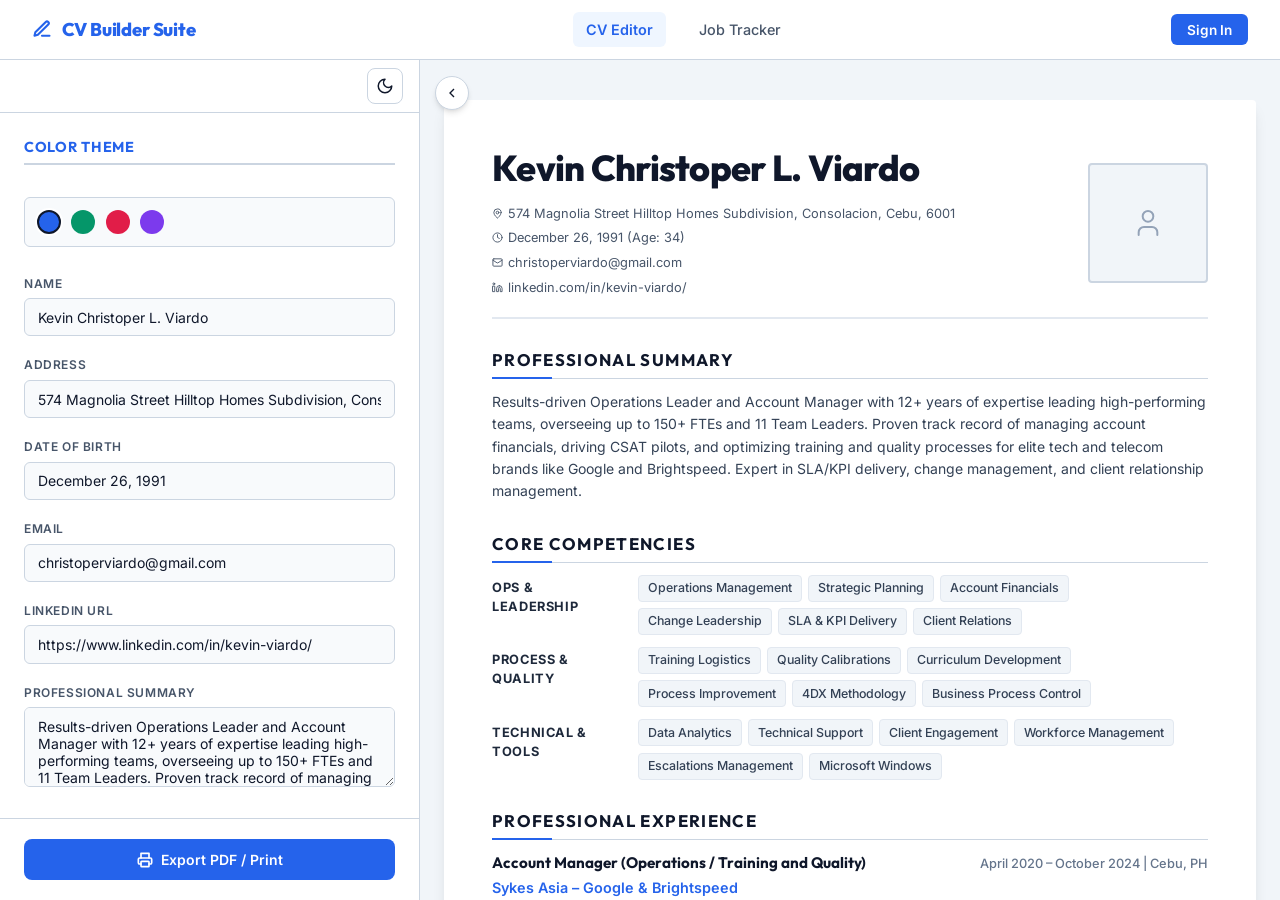
==== index.html @ e1476714 "Add files via upload" ====
<!DOCTYPE html>
<html lang="en">
<head>
  <meta charset="UTF-8">
  <meta name="viewport" content="width=device-width, initial-scale=1.0">
  <title>Kevin Christoper Viardo - CV / Resume Builder</title>
  <meta name="description" content="Interactive Professional CV and Resume of Kevin Christoper Viardo - Operations and Account Manager.">
  <link rel="stylesheet" href="style.css">
</head>
<body>
  <!-- TOP NAVIGATION SUBMENUS -->
  <nav class="top-nav">
    <div class="nav-brand">
      <svg width="20" height="20" viewBox="0 0 24 24" fill="none" stroke="currentColor" stroke-width="2.5" stroke-linecap="round" stroke-linejoin="round"><path d="M12 20h9"/><path d="M16.5 3.5a2.12 2.12 0 0 1 3 3L7 19l-4 1 1-4Z"/></svg>
      CV Builder Suite
    </div>
    <div class="nav-links">
      <a href="index.html" class="nav-link active">CV Editor</a>
      <a href="tracker.html" class="nav-link">Job Tracker</a>
    </div>
    <div class="user-panel" id="user-panel"></div>
  </nav>

  <div class="app-container">
    <!-- SIMPLIFIED SCROLLABLE SIDEBAR (Screen view only) -->
    <aside class="editor-sidebar">
      <div class="sidebar-header">
        <button id="theme-toggle" class="theme-toggle-btn" title="Toggle Light/Dark Theme">
          <!-- Icon injected dynamically -->
        </button>
      </div>

      <div class="scrollable-editor">
        
        <!-- Theme Settings -->
        <div class="editor-section-divider" style="margin-top: 0;">Color Theme</div>
        <div class="theme-selector">
          <button class="theme-btn theme-blue active" data-theme="blue" title="Slate & Blue"></button>
          <button class="theme-btn theme-emerald" data-theme="emerald" title="Slate & Emerald"></button>
          <button class="theme-btn theme-rose" data-theme="rose" title="Slate & Rose"></button>
          <button class="theme-btn theme-violet" data-theme="violet" title="Slate & Violet"></button>
        </div>

        <!-- 1. Name -->
        <div class="input-field">
          <label for="input-name">Name</label>
          <input type="text" id="input-name" data-sync="name" value="Kevin Christoper L. Viardo">
        </div>

        <!-- 2. Address -->
        <div class="input-field">
          <label for="input-address">Address</label>
          <input type="text" id="input-address" data-sync="address" value="574 Magnolia Street Hilltop Homes Subdivision, Consolacion, Cebu, 6001">
        </div>

        <!-- 3. Date of Birth -->
        <div class="input-field">
          <label for="input-dob">Date of Birth</label>
          <input type="text" id="input-dob" data-sync="dob" value="December 26, 1991">
        </div>

        <!-- 4. Email -->
        <div class="input-field">
          <label for="input-email">Email</label>
          <input type="email" id="input-email" data-sync="email" value="christoperviardo@gmail.com">
        </div>

        <!-- 5. LinkedIn URL -->
        <div class="input-field">
          <label for="input-linkedin">LinkedIn URL</label>
          <input type="url" id="input-linkedin" data-sync="linkedin" value="https://www.linkedin.com/in/kevin-viardo/">
        </div>

        <!-- 6. Professional Summary -->
        <div class="input-field">
          <label for="input-summary">Professional Summary</label>
          <textarea id="input-summary" data-sync="summary">Results-driven Operations Leader and Account Manager with 12+ years of expertise leading high-performing teams, overseeing up to 150+ FTEs and 11 Team Leaders. Proven track record of managing account financials, driving CSAT pilots, and optimizing training and quality processes for elite tech and telecom brands like Google and Brightspeed. Expert in SLA/KPI delivery, change management, and client relationship management.</textarea>
        </div>

        <!-- 7. Core Competencies (Dynamic Lists) -->
        <div class="editor-section-divider">Core Competencies</div>
        
        <div class="skills-editor-section">
          <div class="skills-group-header">Ops & Leadership</div>
          <div id="skills-ops-inputs" class="dynamic-list-container">
            <!-- Injected by app.js -->
          </div>
          <button type="button" class="btn btn-secondary btn-sm" id="add-skill-ops-btn">+ Add Skill</button>
        </div>

        <div class="skills-editor-section">
          <div class="skills-group-header">Process & Quality</div>
          <div id="skills-proc-inputs" class="dynamic-list-container">
            <!-- Injected by app.js -->
          </div>
          <button type="button" class="btn btn-secondary btn-sm" id="add-skill-proc-btn">+ Add Skill</button>
        </div>

        <div class="skills-editor-section">
          <div class="skills-group-header">Technical & Tools</div>
          <div id="skills-tech-inputs" class="dynamic-list-container">
            <!-- Injected by app.js -->
          </div>
          <button type="button" class="btn btn-secondary btn-sm" id="add-skill-tech-btn">+ Add Skill</button>
        </div>

        <!-- 8. Professional Experience -->
        <div class="editor-section-divider">Professional Experience</div>
        <div id="experience-editor-container" class="dynamic-list-container">
          <!-- Injected by app.js -->
        </div>
        <button type="button" class="btn btn-secondary" id="add-job-btn">+ Add Job Entry</button>

        <!-- 9. Education -->
        <div class="editor-section-divider">Education</div>
        <div class="input-field">
          <label for="input-edu-degree">Degree / Program</label>
          <input type="text" id="input-edu-degree">
        </div>
        <div class="input-field">
          <label for="input-edu-school">School / University</label>
          <input type="text" id="input-edu-school">
        </div>
        <div class="input-field">
          <label for="input-edu-year">Year Range</label>
          <input type="text" id="input-edu-year" placeholder="e.g. 2008 – 2012">
        </div>

        <!-- 10. Key Trainings -->
        <div class="editor-section-divider">Key Trainings</div>
        <div id="trainings-editor-container" class="dynamic-list-container">
          <!-- Injected by app.js -->
        </div>
        <button type="button" class="btn btn-secondary" id="add-training-btn">+ Add Training</button>

        <!-- 11. Upload Picture -->
        <div class="editor-section-divider">Profile Photo</div>
        <div class="input-field">
          <label for="input-picture">Upload Picture</label>
          <input type="file" id="input-picture" accept="image/*">
        </div>

      </div>

      <div class="sidebar-footer">
        <button id="print-btn" class="btn btn-primary">
          <svg width="16" height="16" viewBox="0 0 24 24" fill="none" stroke="currentColor" stroke-width="2.5" stroke-linecap="round" stroke-linejoin="round"><path d="M6 9V2h12v7"/><path d="M6 18H4a2 2 0 0 1-2-2v-5a2 2 0 0 1 2-2h16a2 2 0 0 1 2 2v5a2 2 0 0 1-2 2h-2"/><rect width="12" height="8" x="6" y="14" rx="1"/></svg>
          Export PDF / Print
        </button>
      </div>
    </aside>

    <!-- FLOATING TOGGLE SIDEBAR BUTTON (Screen view only) -->
    <button id="toggle-sidebar" class="toggle-sidebar-btn" title="Toggle Full Preview">
      <svg width="16" height="16" viewBox="0 0 24 24" fill="none" stroke="currentColor" stroke-width="2"><path d="m15 18-6-6 6-6"/></svg>
    </button>

    <!-- RESUME PREVIEW AREA -->
    <main class="preview-area">
      <article class="resume-paper" id="resume-document">
        
        <!-- Header Section (Name + Contact details below name + Image top right) -->
        <header class="resume-header">
          <div class="header-main-info">
            <h1 data-sync-target="name">Kevin Christoper L. Viardo</h1>
            
            <div class="contact-info-strip">
              <span class="contact-item">
                <svg width="11" height="11" viewBox="0 0 24 24" fill="none" stroke="currentColor" stroke-width="2" stroke-linecap="round" stroke-linejoin="round"><path d="M20 10c0 6-8 12-8 12s-8-6-8-12a8 8 0 0 1 16 0Z"/><circle cx="12" cy="10" r="3"/></svg>
                <span data-sync-target="address">Consolacion, Cebu, Philippines</span>
              </span>
              <span class="contact-item">
                <svg width="11" height="11" viewBox="0 0 24 24" fill="none" stroke="currentColor" stroke-width="2" stroke-linecap="round" stroke-linejoin="round"><circle cx="12" cy="12" r="10"/><polyline points="12 6 12 12 16 14"/></svg>
                <span data-sync-target="dob">December 26, 1991</span>
              </span>
              <span class="contact-item">
                <svg width="11" height="11" viewBox="0 0 24 24" fill="none" stroke="currentColor" stroke-width="2" stroke-linecap="round" stroke-linejoin="round"><rect width="20" height="16" x="2" y="4" rx="2"/><path d="m22 7-8.97 5.7a1.94 1.94 0 0 1-2.06 0L2 7"/></svg>
                <a href="mailto:christoperviardo@gmail.com" data-sync-target="email">christoperviardo@gmail.com</a>
              </span>
              <span class="contact-item">
                <svg width="11" height="11" viewBox="0 0 24 24" fill="none" stroke="currentColor" stroke-width="2" stroke-linecap="round" stroke-linejoin="round"><path d="M16 8a6 6 0 0 1 6 6v7h-4v-7a2 2 0 0 0-2-2 2 2 0 0 0-2 2v7h-4v-7a6 6 0 0 1 6-6z"/><rect width="4" height="12" x="2" y="9"/><circle cx="4" cy="4" r="2"/></svg>
                <a href="https://www.linkedin.com/in/kevin-viardo/" target="_blank" data-sync-target="linkedin">linkedin.com/in/kevin-viardo/</a>
              </span>
            </div>
          </div>
          
          <div class="header-photo-area">
            <div id="profile-photo-box" class="profile-photo-box">
              <img id="profile-photo-img" src="" alt="Profile Photo" style="display: none;">
              <div id="profile-photo-placeholder" class="profile-photo-placeholder">
                <svg width="32" height="32" viewBox="0 0 24 24" fill="none" stroke="currentColor" stroke-width="1.5" stroke-linecap="round" stroke-linejoin="round"><path d="M19 21v-2a4 4 0 0 0-4-4H9a4 4 0 0 0-4 4v2"/><circle cx="12" cy="7" r="4"/></svg>
              </div>
            </div>
          </div>
        </header>

        <!-- Summary Section -->
        <section class="resume-section resume-section-summary">
          <h3 class="section-title">Professional Summary</h3>
          <p data-sync-target="summary">
            Results-driven Operations Leader and Account Manager with 12+ years of expertise leading high-performing teams, overseeing up to 150+ FTEs and 11 Team Leaders. Proven track record of managing account financials, driving CSAT pilots, and optimizing training and quality processes for elite tech and telecom brands like Google and Brightspeed. Expert in SLA/KPI delivery, change management, and client relationship management.
          </p>
        </section>

        <!-- Core Competencies Section -->
        <section class="resume-section resume-section-skills">
          <h3 class="section-title">Core Competencies</h3>
          <div class="skills-grid">
            <div class="skills-category">
              <span class="skills-category-name">Ops & Leadership</span>
              <div class="skills-list" id="skills-ops-preview">
                <!-- Badges injected dynamically -->
              </div>
            </div>
            <div class="skills-category">
              <span class="skills-category-name">Process & Quality</span>
              <div class="skills-list" id="skills-proc-preview">
                <!-- Badges injected dynamically -->
              </div>
            </div>
            <div class="skills-category">
              <span class="skills-category-name">Technical & Tools</span>
              <div class="skills-list" id="skills-tech-preview">
                <!-- Badges injected dynamically -->
              </div>
            </div>
          </div>
        </section>

        <!-- Experience Section -->
        <section class="resume-section resume-section-experience">
          <h3 class="section-title">Professional Experience</h3>
          <div class="experience-list" id="experience-preview">
            <!-- Job entries injected dynamically by app.js -->
          </div>
        </section>

        <!-- Education & Certifications Section -->
        <section class="resume-section">
          <div class="education-cert-container">
            
            <div class="education-item">
              <h3 class="section-title">Education</h3>
              <div id="education-preview" style="margin-top: 0.5rem; display: flex; flex-direction: column; gap: 0.25rem;">
                <!-- Injected by app.js -->
              </div>
            </div>

            <div class="education-item">
              <h3 class="section-title">Key Trainings</h3>
              <div class="cert-grid" id="trainings-preview" style="margin-top: 0.5rem;">
                <!-- Injected by app.js -->
              </div>
            </div>

          </div>
        </section>

      </article>
    </main>

  </div>

  <script src="app.js"></script>
  <script src="auth.js"></script>
</body>
</html>
---- style.css ----
/* Import Modern Fonts */
@import url('https://fonts.googleapis.com/css2?family=Inter:wght@300;400;500;600;700&family=Outfit:wght@400;500;600;700;800&display=swap');

/* Color Variables & Themes */
:root {
  /* Light Theme Defaults */
  --bg-app: #f1f5f9;
  --bg-card: #ffffff;
  --bg-sidebar: #ffffff;
  --text-main: #0f172a;
  --text-muted: #475569;
  --text-inverse: #ffffff;
  
  --primary: #2563eb;
  --primary-hover: #1d4ed8;
  --primary-soft: #eff6ff;
  
  --border: #cbd5e1;
  --input-bg: #f8fafc;
  --shadow-sm: 0 1px 2px 0 rgba(0, 0, 0, 0.05);
  --shadow-md: 0 4px 6px -1px rgba(0, 0, 0, 0.1), 0 2px 4px -2px rgba(0, 0, 0, 0.1);
  --shadow-lg: 0 10px 15px -3px rgba(0, 0, 0, 0.1), 0 4px 6px -4px rgba(0, 0, 0, 0.1);
  
  --font-header: 'Outfit', sans-serif;
  --font-body: 'Inter', sans-serif;
  --transition: all 0.2s cubic-bezier(0.4, 0, 0.2, 1);
  
  --preview-width: 820px; /* Standard A4 ratio width roughly */
}

body.dark {
  /* Dark Theme */
  --bg-app: #0b0f19;
  --bg-card: #151f32;
  --bg-sidebar: #0f172a;
  --text-main: #f8fafc;
  --text-muted: #94a3b8;
  --text-inverse: #0f172a;
  
  --primary: #60a5fa;
  --primary-hover: #93c5fd;
  --primary-soft: #172554;
  
  --border: #334155;
  --input-bg: #1e293b;
  
  --shadow-sm: 0 1px 2px 0 rgba(0, 0, 0, 0.5);
  --shadow-md: 0 4px 6px -1px rgba(0, 0, 0, 0.3), 0 2px 4px -2px rgba(0, 0, 0, 0.3);
  --shadow-lg: 0 10px 15px -3px rgba(0, 0, 0, 0.4), 0 4px 6px -4px rgba(0, 0, 0, 0.4);
}

/* Base resets */
* {
  box-sizing: border-box;
  margin: 0;
  padding: 0;
}

body {
  font-family: var(--font-body);
  background-color: var(--bg-app);
  color: var(--text-main);
  line-height: 1.5;
  transition: background-color 0.3s ease, color 0.3s ease;
  overflow: hidden;
  height: 100vh;
  display: flex;
  flex-direction: column;
}

/* Two-Tone Color Themes (Default is Blue) */
body, body[data-theme="blue"] {
  --primary: #2563eb;
  --primary-hover: #1d4ed8;
  --primary-soft: #eff6ff;
}
body.dark, body.dark[data-theme="blue"] {
  --primary: #60a5fa;
  --primary-hover: #93c5fd;
  --primary-soft: #172554;
}

body[data-theme="emerald"] {
  --primary: #059669;
  --primary-hover: #047857;
  --primary-soft: #ecfdf5;
}
body.dark[data-theme="emerald"] {
  --primary: #34d399;
  --primary-hover: #6ee7b7;
  --primary-soft: #064e3b;
}

body[data-theme="rose"] {
  --primary: #e11d48;
  --primary-hover: #be123c;
  --primary-soft: #fff1f2;
}
body.dark[data-theme="rose"] {
  --primary: #f43f5e;
  --primary-hover: #fb7185;
  --primary-soft: #881337;
}

body[data-theme="violet"] {
  --primary: #7c3aed;
  --primary-hover: #6d28d9;
  --primary-soft: #f5f3ff;
}
body.dark[data-theme="violet"] {
  --primary: #a78bfa;
  --primary-hover: #c4b5fd;
  --primary-soft: #4c1d95;
}

/* Top Navigation Bar */
.top-nav {
  height: 52px;
  background-color: var(--bg-sidebar);
  border-bottom: 1px solid var(--border);
  display: flex;
  justify-content: space-between;
  align-items: center;
  padding: 0 1.5rem;
  flex-shrink: 0;
  z-index: 100;
  transition: var(--transition);
}

.nav-brand {
  font-family: var(--font-header);
  font-size: 1.15rem;
  font-weight: 700;
  color: var(--primary);
  display: flex;
  align-items: center;
  gap: 0.5rem;
}

.nav-links {
  display: flex;
  gap: 1.25rem;
}

.nav-link {
  font-size: 0.875rem;
  font-weight: 600;
  color: var(--text-muted);
  text-decoration: none;
  transition: var(--transition);
  padding: 0.35rem 0.75rem;
  border-radius: 6px;
}

.nav-link:hover {
  color: var(--primary);
  background-color: var(--primary-soft);
}

.nav-link.active {
  color: var(--primary);
  background-color: var(--primary-soft);
}

/* Color Theme Buttons */
.theme-selector {
  display: flex;
  gap: 0.65rem;
  margin-top: 0.5rem;
  margin-bottom: 0.5rem;
  background-color: var(--input-bg);
  padding: 0.75rem;
  border-radius: 6px;
  border: 1px solid var(--border);
}

.theme-btn {
  width: 24px;
  height: 24px;
  border-radius: 50%;
  border: 2px solid transparent;
  cursor: pointer;
  transition: var(--transition);
  outline: none;
  position: relative;
}

.theme-btn:hover {
  transform: scale(1.1);
}

.theme-btn.active {
  border-color: var(--text-main);
  box-shadow: 0 0 0 2px var(--bg-sidebar);
}

.theme-blue { background-color: #2563eb; }
.theme-emerald { background-color: #059669; }
.theme-rose { background-color: #e11d48; }
.theme-violet { background-color: #7c3aed; }

/* Scrollbar styling */
::-webkit-scrollbar {
  width: 8px;
  height: 8px;
}
::-webkit-scrollbar-track {
  background: transparent;
}
::-webkit-scrollbar-thumb {
  background: var(--border);
  border-radius: 4px;
}
::-webkit-scrollbar-thumb:hover {
  background: var(--text-muted);
}

/* Main Layout: Sidebar & Preview Area */
.app-container {
  display: flex;
  width: 100vw;
  flex: 1;
  height: auto;
  overflow: hidden;
  position: relative;
}

/* Interactive Sidebar (Editor Panel) */
.editor-sidebar {
  width: 420px;
  background-color: var(--bg-sidebar);
  border-right: 1px solid var(--border);
  display: flex;
  flex-direction: column;
  height: 100%;
  transition: var(--transition);
  z-index: 10;
  flex-shrink: 0;
}

.sidebar-header {
  padding: 0.5rem 1rem;
  border-bottom: 1px solid var(--border);
  display: flex;
  justify-content: flex-end;
  align-items: center;
  flex-shrink: 0;
}

.theme-toggle-btn {
  background: none;
  border: 1px solid var(--border);
  padding: 0.5rem;
  border-radius: 8px;
  cursor: pointer;
  color: var(--text-main);
  display: flex;
  align-items: center;
  justify-content: center;
  transition: var(--transition);
}

.theme-toggle-btn:hover {
  background-color: var(--primary-soft);
  border-color: var(--primary);
}

/* Sidebar scrollable contents - No collapsible groups, single wrap */
.scrollable-editor {
  flex: 1;
  overflow-y: auto;
  padding: 1.5rem;
  display: flex;
  flex-direction: column;
  gap: 1.25rem;
}

/* Dividers for logical sections */
.editor-section-divider {
  font-family: var(--font-header);
  font-size: 0.9rem;
  font-weight: 700;
  color: var(--primary);
  text-transform: uppercase;
  letter-spacing: 0.05em;
  border-bottom: 2px solid var(--border);
  padding-bottom: 0.25rem;
  margin-top: 0.75rem;
  margin-bottom: 0.25rem;
}

/* Basic Input Field Design */
.input-field {
  display: flex;
  flex-direction: column;
  gap: 0.35rem;
  width: 100%;
}

.input-field label {
  font-size: 0.75rem;
  font-weight: 600;
  color: var(--text-muted);
  text-transform: uppercase;
  letter-spacing: 0.05em;
}

.input-field input, 
.input-field textarea,
.input-field select {
  padding: 0.6rem 0.8rem;
  font-family: var(--font-body);
  font-size: 0.875rem;
  border: 1px solid var(--border);
  border-radius: 6px;
  background-color: var(--input-bg);
  color: var(--text-main);
  transition: var(--transition);
  width: 100%;
}

.input-field textarea {
  resize: vertical;
  min-height: 80px;
}

.input-field input:focus, 
.input-field textarea:focus {
  outline: none;
  border-color: var(--primary);
  box-shadow: 0 0 0 3px rgba(37, 99, 235, 0.15);
}

body.dark .input-field input:focus, 
body.dark .input-field textarea:focus {
  box-shadow: 0 0 0 3px rgba(96, 165, 250, 0.2);
}

/* Skills Editor Styles */
.skills-editor-section {
  display: flex;
  flex-direction: column;
  gap: 0.5rem;
  background-color: var(--input-bg);
  padding: 0.85rem;
  border-radius: 6px;
  border: 1px solid var(--border);
}

.skills-group-header {
  font-size: 0.8rem;
  font-weight: 700;
  text-transform: uppercase;
  color: var(--text-muted);
  letter-spacing: 0.02em;
}

/* Dynamic rows style with delete buttons */
.dynamic-list-container {
  display: flex;
  flex-direction: column;
  gap: 0.5rem;
}

.dynamic-input-row {
  display: flex;
  gap: 0.5rem;
  align-items: center;
  width: 100%;
}

.dynamic-input-row input {
  flex: 1;
}

.btn-sm {
  padding: 0.35rem 0.6rem;
  font-size: 0.75rem;
  border-radius: 4px;
}

.remove-btn {
  background: none;
  border: 1px solid var(--border);
  color: #ef4444;
  cursor: pointer;
  padding: 0.55rem;
  border-radius: 6px;
  display: flex;
  align-items: center;
  justify-content: center;
  transition: var(--transition);
}

.remove-btn:hover {
  background-color: #fee2e2;
  border-color: #fca5a5;
  color: #dc2626;
}

body.dark .remove-btn:hover {
  background-color: #450a0a;
  border-color: #7f1d1d;
}

/* Job Editor Cards */
.job-editor-card {
  border: 1px solid var(--border);
  background-color: var(--bg-card);
  padding: 1rem;
  border-radius: 8px;
  display: flex;
  flex-direction: column;
  gap: 0.75rem;
  margin-bottom: 0.75rem;
  position: relative;
}

.job-card-header {
  display: flex;
  justify-content: space-between;
  align-items: center;
  font-weight: 700;
  font-size: 0.8rem;
  border-bottom: 1px solid var(--border);
  padding-bottom: 0.4rem;
  color: var(--primary);
  text-transform: uppercase;
  letter-spacing: 0.03em;
}

.job-card-remove-btn {
  background: none;
  border: none;
  color: #ef4444;
  cursor: pointer;
  font-size: 0.75rem;
  font-weight: 600;
  display: flex;
  align-items: center;
  gap: 0.25rem;
}

.job-card-remove-btn:hover {
  text-decoration: underline;
  color: #dc2626;
}

.job-dates-row {
  display: grid;
  grid-template-columns: 1fr 1fr;
  gap: 0.5rem;
}

/* Sidebar Footer Actions */
.sidebar-footer {
  padding: 1.25rem 1.5rem;
  border-top: 1px solid var(--border);
  display: flex;
  background-color: var(--bg-sidebar);
  flex-shrink: 0;
}

.btn {
  flex: 1;
  padding: 0.75rem 1rem;
  border-radius: 8px;
  font-weight: 600;
  font-size: 0.875rem;
  cursor: pointer;
  transition: var(--transition);
  display: flex;
  align-items: center;
  justify-content: center;
  gap: 0.5rem;
  text-decoration: none;
  font-family: var(--font-body);
}

.btn-primary {
  background-color: var(--primary);
  color: var(--text-inverse);
  border: none;
}

.btn-primary:hover {
  background-color: var(--primary-hover);
  transform: translateY(-1px);
}

.btn-secondary {
  background-color: transparent;
  color: var(--text-main);
  border: 1px solid var(--border);
}

.btn-secondary:hover {
  background-color: var(--input-bg);
  border-color: var(--text-muted);
}

/* Preview Area */
.preview-area {
  flex: 1;
  height: 100%;
  overflow-y: auto;
  padding: 2.5rem 1.5rem;
  display: flex;
  justify-content: center;
  align-items: flex-start;
  position: relative;
}

/* Page Frame mimicking physical paper */
.resume-paper {
  width: var(--preview-width);
  min-height: 1160px; /* Standard A4 height-ish */
  background-color: #ffffff;
  color: #1e293b; /* Keep dark text for standard look */
  box-shadow: var(--shadow-lg);
  padding: 3rem;
  border-radius: 4px;
  position: relative;
  transition: var(--transition);
  display: flex;
  flex-direction: column;
  gap: 1.75rem;
  font-size: 14px;
}

/* Make sure text in resume is readable and standard */
.resume-paper h1, 
.resume-paper h2, 
.resume-paper h3, 
.resume-paper h4 {
  font-family: var(--font-header);
  color: #0f172a;
}

/* Resume Layout Header (Title removed, image top right, details bottom left) */
.resume-header {
  border-bottom: 2px solid #e2e8f0;
  padding-bottom: 1.25rem;
  display: flex;
  justify-content: space-between;
  align-items: center;
  width: 100%;
}

.header-main-info {
  display: flex;
  flex-direction: column;
  gap: 0.5rem;
  flex: 1;
}

.header-main-info h1 {
  font-size: 2.25rem;
  font-weight: 800;
  line-height: 1.1;
  letter-spacing: -0.02em;
}

/* Contact Strip Under Name (One line each, no wrap) */
.contact-info-strip {
  display: flex;
  flex-direction: column;
  gap: 0.35rem;
  margin-top: 0.5rem;
  font-size: 0.8rem;
  color: #475569;
}

.contact-item {
  display: flex;
  align-items: center;
  gap: 0.3rem;
}

.contact-item a {
  color: inherit;
  text-decoration: none;
}

.contact-item a:hover {
  text-decoration: underline;
  color: var(--primary);
}

/* Profile Photo Area Top Right */
.header-photo-area {
  flex-shrink: 0;
  margin-left: 1.5rem;
}

.profile-photo-box {
  width: 120px;
  height: 120px;
  border-radius: 4px;
  border: 2px solid #cbd5e1;
  background-color: #f1f5f9;
  overflow: hidden;
  display: flex;
  align-items: center;
  justify-content: center;
  position: relative;
  transition: var(--transition);
}

#profile-photo-img {
  width: 100%;
  height: 100%;
  max-width: 100%;
  max-height: 100%;
  object-fit: contain !important;
  background-color: #ffffff;
}

.profile-photo-placeholder {
  color: #94a3b8;
  display: flex;
  align-items: center;
  justify-content: center;
}

/* Professional Summary */
.resume-section-summary p {
  line-height: 1.6;
  color: #334155;
}

/* Shared section layout */
.resume-section {
  display: flex;
  flex-direction: column;
  gap: 0.75rem;
}

.section-title {
  font-size: 1.05rem;
  font-weight: 700;
  text-transform: uppercase;
  letter-spacing: 0.08em;
  border-bottom: 1px solid #cbd5e1;
  padding-bottom: 0.35rem;
  color: #0f172a;
  position: relative;
}

.section-title::after {
  content: '';
  position: absolute;
  left: 0;
  bottom: -1px;
  width: 60px;
  height: 2px;
  background-color: var(--primary);
}

/* Skills Layout (Clean keyword grid) */
.skills-grid {
  display: flex;
  flex-direction: column;
  gap: 0.75rem;
}

.skills-category {
  display: flex;
  gap: 1rem;
  align-items: baseline;
}

.skills-category-name {
  font-weight: 700;
  width: 130px;
  flex-shrink: 0;
  font-size: 0.8rem;
  color: #1e293b;
  text-transform: uppercase;
  letter-spacing: 0.05em;
}

.skills-list {
  display: flex;
  flex-wrap: wrap;
  gap: 0.4rem;
}

.skill-badge {
  background-color: #f1f5f9;
  color: #334155;
  font-size: 0.775rem;
  padding: 0.2rem 0.55rem;
  border-radius: 4px;
  font-weight: 500;
  border: 1px solid #e2e8f0;
}

/* Work Experience Layout */
.experience-list {
  display: flex;
  flex-direction: column;
  gap: 1.25rem;
}

.experience-item {
  display: flex;
  flex-direction: column;
  gap: 0.3rem;
}

.experience-header {
  display: flex;
  flex-direction: column;
  width: 100%;
}

/* Line 1: Title left, dates aligned right */
.exp-line-1 {
  display: flex;
  justify-content: space-between;
  align-items: baseline;
  width: 100%;
}

.job-title {
  font-weight: 700;
  font-size: 0.95rem;
  color: #0f172a;
}

.job-coverage {
  font-size: 0.8rem;
  color: #64748b;
  font-weight: 500;
  text-align: right;
  white-space: nowrap;
  margin-left: 1rem;
  flex-shrink: 0;
}

/* Line 2: Company in next line */
.exp-line-2 {
  display: flex;
  margin-top: 0.15rem;
}

.job-company {
  font-size: 0.9rem;
  color: var(--primary);
  font-weight: 600;
}

.job-bullets {
  padding-left: 1.25rem;
  display: flex;
  flex-direction: column;
  gap: 0.3rem;
  color: #334155;
}

.job-bullets li {
  line-height: 1.45;
}

/* Bolded metrics style to call attention to accomplishments */
.metric-highlight {
  font-weight: 600;
  color: #0f172a;
  background-color: #eff6ff;
  padding: 0 0.15rem;
  border-radius: 2px;
}

/* Education and Certifications Grid */
.education-cert-container {
  display: grid;
  grid-template-columns: 1fr 1.2fr;
  gap: 2rem;
}

.education-item, .cert-item {
  display: flex;
  flex-direction: column;
  gap: 0.25rem;
}

.education-degree {
  font-weight: 700;
}

.education-school, .cert-name {
  font-size: 0.9rem;
  color: var(--primary);
  font-weight: 500;
}

.education-year, .cert-details {
  font-size: 0.85rem;
  color: #64748b;
}

.cert-grid {
  display: grid;
  grid-template-columns: 1fr 1fr;
  gap: 0.5rem;
}

.cert-badge {
  background-color: #f8fafc;
  border: 1px solid #e2e8f0;
  padding: 0.45rem;
  border-radius: 6px;
  font-size: 0.8rem;
  line-height: 1.25;
}

/* Sidebar Toggle for Mobile/Full Preview view */
.toggle-sidebar-btn {
  position: absolute;
  top: 1rem;
  left: 435px;
  background-color: var(--bg-card);
  border: 1px solid var(--border);
  color: var(--text-main);
  padding: 0.5rem;
  border-radius: 50%;
  cursor: pointer;
  display: flex;
  align-items: center;
  justify-content: center;
  box-shadow: var(--shadow-md);
  z-index: 100;
  transition: var(--transition);
}

.toggle-sidebar-btn:hover {
  background-color: var(--primary-soft);
  border-color: var(--primary);
  transform: scale(1.1);
}

.app-container.sidebar-collapsed .editor-sidebar {
  width: 0;
  overflow: hidden;
  border-right: none;
}

.app-container.sidebar-collapsed .toggle-sidebar-btn {
  left: 1rem;
}

/* PRINT MEDIA STYLES - CRITICAL FOR EXPORTING PDF */
@media print {
  /* Override body settings */
  body {
    background-color: #ffffff !important;
    color: #000000 !important;
    overflow: visible !important;
    height: auto !important;
    display: block !important;
  }
  
  .app-container {
    display: block !important;
    height: auto !important;
    width: auto !important;
  }
  
  /* Hide all interactive components */
  .top-nav,
  .editor-sidebar,
  .toggle-sidebar-btn,
  .sidebar-footer,
  .theme-toggle-btn {
    display: none !important;
  }
  
  .preview-area {
    padding: 0 !important;
    margin: 0 !important;
    overflow: visible !important;
    height: auto !important;
    display: block !important;
  }
  
  .resume-paper {
    width: 100% !important;
    box-shadow: none !important;
    padding: 0 !important;
    margin: 0 !important;
    border-radius: 0 !important;
    min-height: auto !important;
    font-size: 11pt !important;
    line-height: 1.4 !important;
    background-color: #ffffff !important;
    color: #000000 !important;
  }
  
  /* Styling tweaks for print */
  .header-main-info h1 {
    font-size: 24pt !important;
  }
  
  .contact-info-strip {
    font-size: 8.5pt !important;
  }
  
  .profile-photo-box {
    width: 110px !important;
    height: 110px !important;
    border-radius: 4px !important;
    border: 1px solid #cbd5e1 !important;
    -webkit-print-color-adjust: exact;
    print-color-adjust: exact;
  }
  
  .section-title {
    font-size: 11.5pt !important;
    border-bottom: 1.5px solid #64748b !important;
  }
  
  .section-title::after {
    background-color: #1d4ed8 !important;
  }
  
  .skills-category-name {
    width: 120px !important;
    font-size: 8.5pt !important;
  }
  
  .skill-badge {
    background-color: #f1f5f9 !important;
    border: 1px solid #cbd5e1 !important;
    color: #000000 !important;
    font-size: 8pt !important;
    -webkit-print-color-adjust: exact;
    print-color-adjust: exact;
  }
  
  .job-title {
    font-size: 10pt !important;
  }
  
  .job-coverage {
    font-size: 8.5pt !important;
  }
  
  .job-company {
    color: #1d4ed8 !important;
    font-size: 9.5pt !important;
  }
  
  .metric-highlight {
    background-color: #f0f7ff !important;
    color: #000000 !important;
    border-bottom: 1px dotted #2563eb !important;
    -webkit-print-color-adjust: exact;
    print-color-adjust: exact;
  }
  
  .cert-badge {
    background-color: #ffffff !important;
    border: 1px solid #cbd5e1 !important;
    -webkit-print-color-adjust: exact;
    print-color-adjust: exact;
  }
  
  /* Page break rules for clean rendering */
  .resume-section-summary,
  .resume-section-skills,
  .education-cert-container {
    page-break-inside: avoid;
    break-inside: avoid;
  }
  
  .resume-section-experience {
    page-break-inside: auto;
    break-inside: auto;
  }
  
  .experience-item {
    page-break-inside: avoid;
    break-inside: avoid;
    margin-bottom: 0.5rem;
  }
  
  .education-cert-container {
    page-break-inside: avoid;
    break-inside: avoid;
  }
  
  /* Print margins setup */
  @page {
    size: letter;
    margin: 0.55in 0.55in 0.55in 0.55in;
  }
}

/* ==========================================
   TOP NAVIGATION & BRANDING STYLES
   ========================================== */
.top-nav {
  display: flex;
  justify-content: space-between;
  align-items: center;
  padding: 0 2rem;
  background-color: var(--bg-card);
  border-bottom: 1px solid var(--border);
  height: 60px;
  flex-shrink: 0;
  width: 100%;
  z-index: 100;
  transition: var(--transition);
}

.nav-brand {
  display: flex;
  align-items: center;
  gap: 0.6rem;
  font-family: var(--font-header);
  font-weight: 800;
  font-size: 1.15rem;
  color: var(--primary);
  letter-spacing: -0.01em;
}

.nav-brand svg {
  color: var(--primary);
}

.nav-links {
  display: flex;
  align-items: center;
  gap: 1.25rem;
}

.nav-link {
  font-family: var(--font-body);
  font-size: 0.9rem;
  font-weight: 500;
  color: var(--text-muted);
  text-decoration: none;
  transition: var(--transition);
  padding: 0.4rem 0.8rem;
  border-radius: 6px;
}

.nav-link:hover {
  color: var(--text-main);
  background-color: var(--primary-soft);
}

.nav-link.active {
  color: var(--primary);
  font-weight: 600;
  background-color: var(--primary-soft);
}

/* Modify app-container to account for top-nav height and stack vertically */
body {
  flex-direction: column !important;
}

.app-container {
  flex: 1;
  height: calc(100vh - 60px);
  min-height: 0;
  width: 100%;
}

.tracker-container {
  height: calc(100vh - 60px);
  overflow-y: auto;
}

/* ==========================================
   USER CONTROL PANEL & DROPDOWN STYLES
   ========================================== */
.user-panel {
  display: flex;
  align-items: center;
  gap: 1rem;
}

.btn-signin {
  font-family: var(--font-body);
  font-size: 0.85rem;
  font-weight: 600;
  background-color: var(--primary);
  color: var(--text-inverse);
  border: none;
  padding: 0.45rem 1rem;
  border-radius: 6px;
  cursor: pointer;
  transition: var(--transition);
}

.btn-signin:hover {
  background-color: var(--primary-hover);
  transform: translateY(-1px);
}

.user-profile-menu {
  position: relative;
  display: inline-block;
}

.user-profile-btn {
  display: flex;
  align-items: center;
  gap: 0.6rem;
  font-family: var(--font-body);
  font-size: 0.875rem;
  font-weight: 500;
  color: var(--text-main);
  background-color: var(--input-bg);
  border: 1px solid var(--border);
  padding: 0.4rem 0.85rem;
  border-radius: 8px;
  cursor: pointer;
  transition: var(--transition);
}

.user-profile-btn:hover {
  background-color: var(--primary-soft);
  border-color: var(--primary);
}

.user-name-text {
  max-width: 150px;
  white-space: nowrap;
  overflow: hidden;
  text-overflow: ellipsis;
}

.user-avatar {
  width: 24px;
  height: 24px;
  border-radius: 50%;
  background-color: var(--primary);
  color: var(--text-inverse);
  display: flex;
  align-items: center;
  justify-content: center;
  font-size: 0.8rem;
  font-weight: 700;
  overflow: hidden;
}

.user-avatar img {
  width: 100%;
  height: 100%;
  object-fit: cover;
}

/* Dropdown Menu */
.dropdown-menu {
  position: absolute;
  top: 100%;
  right: 0;
  margin-top: 0.5rem;
  width: 260px;
  background-color: var(--bg-card);
  border: 1px solid var(--border);
  border-radius: 8px;
  box-shadow: var(--shadow-lg);
  display: none;
  flex-direction: column;
  z-index: 1000;
  padding: 0.5rem 0;
  animation: dropdownFadeIn 0.2s cubic-bezier(0.16, 1, 0.3, 1);
}

@keyframes dropdownFadeIn {
  from { opacity: 0; transform: translateY(-5px); }
  to { opacity: 1; transform: translateY(0); }
}

.dropdown-menu.show {
  display: flex;
}

.dropdown-header {
  padding: 0.4rem 1rem;
  font-size: 0.725rem;
  font-weight: 700;
  color: var(--text-muted);
  text-transform: uppercase;
  letter-spacing: 0.05em;
}

.dropdown-item {
  display: flex;
  align-items: center;
  justify-content: space-between;
  padding: 0.6rem 1rem;
  font-size: 0.85rem;
  color: var(--text-main);
  text-decoration: none;
  cursor: pointer;
  transition: var(--transition);
  border: none;
  background: none;
  text-align: left;
  width: 100%;
  font-family: var(--font-body);
}

.dropdown-item:hover {
  background-color: var(--primary-soft);
  color: var(--primary);
}

.dropdown-item svg {
  transition: var(--transition);
}

.dropdown-item:hover svg {
  transform: translateX(2px);
}

.dropdown-divider {
  height: 1px;
  background-color: var(--border);
  margin: 0.4rem 0;
}

/* Saved Resume List inside Dropdown */
.saved-resumes-list {
  max-height: 220px;
  overflow-y: auto;
  display: flex;
  flex-direction: column;
}

.dropdown-no-data {
  padding: 0.8rem 1rem;
  font-size: 0.8rem;
  color: var(--text-muted);
  text-align: center;
  font-style: italic;
}

.saved-resume-item {
  display: flex;
  align-items: center;
  justify-content: space-between;
  padding: 0.5rem 1rem;
  transition: var(--transition);
  border-bottom: 1px solid rgba(0, 0, 0, 0.03);
}

body.dark .saved-resume-item {
  border-bottom-color: rgba(255, 255, 255, 0.03);
}

.saved-resume-item:hover {
  background-color: var(--primary-soft);
}

.resume-info {
  display: flex;
  flex-direction: column;
  cursor: pointer;
  flex: 1;
  min-width: 0;
}

.resume-name {
  font-size: 0.825rem;
  font-weight: 600;
  color: var(--text-main);
  white-space: nowrap;
  overflow: hidden;
  text-overflow: ellipsis;
}

.saved-resume-item:hover .resume-name {
  color: var(--primary);
}

.resume-date {
  font-size: 0.7rem;
  color: var(--text-muted);
}

.btn-delete-resume {
  background: none;
  border: none;
  color: var(--text-muted);
  cursor: pointer;
  padding: 0.25rem;
  border-radius: 4px;
  display: flex;
  align-items: center;
  justify-content: center;
  transition: var(--transition);
  opacity: 0.6;
}

.btn-delete-resume:hover {
  background-color: #fee2e2;
  color: #ef4444;
  opacity: 1;
}

body.dark .btn-delete-resume:hover {
  background-color: #450a0a;
}

/* ==========================================
   AUTHENTICATION MODALS & GLASSMORPHISM
   ========================================== */
.modal-overlay {
  position: fixed;
  top: 0;
  left: 0;
  right: 0;
  bottom: 0;
  background-color: rgba(15, 23, 42, 0.4);
  backdrop-filter: blur(8px);
  display: flex;
  align-items: center;
  justify-content: center;
  z-index: 2000;
  opacity: 0;
  pointer-events: none;
  transition: opacity 0.25s cubic-bezier(0.4, 0, 0.2, 1);
}

.modal-overlay.show {
  opacity: 1;
  pointer-events: auto;
}

.auth-modal {
  background-color: var(--bg-card);
  border: 1px solid var(--border);
  border-radius: 16px;
  width: 400px;
  max-width: 90%;
  box-shadow: var(--shadow-lg), 0 20px 25px -5px rgba(0, 0, 0, 0.1), 0 10px 10px -5px rgba(0, 0, 0, 0.04);
  transform: scale(0.95) translateY(10px);
  transition: transform 0.25s cubic-bezier(0.34, 1.56, 0.64, 1);
  overflow: hidden;
}

.modal-overlay.show .auth-modal {
  transform: scale(1) translateY(0);
}

.auth-header {
  padding: 1.25rem 1.5rem;
  border-bottom: 1px solid var(--border);
  display: flex;
  justify-content: space-between;
  align-items: center;
  background-color: var(--input-bg);
}

.auth-header h3 {
  font-family: var(--font-header);
  font-weight: 800;
  font-size: 1.2rem;
  color: var(--primary);
}

.btn-close-modal {
  background: none;
  border: none;
  color: var(--text-muted);
  cursor: pointer;
  display: flex;
  align-items: center;
  justify-content: center;
  padding: 0.35rem;
  border-radius: 6px;
  transition: var(--transition);
}

.btn-close-modal:hover {
  background-color: var(--border);
  color: var(--text-main);
}

.auth-body {
  padding: 1.5rem;
  display: flex;
  flex-direction: column;
  gap: 1.25rem;
}

/* Tabs */
.auth-tabs {
  display: flex;
  border-bottom: 1px solid var(--border);
  margin-bottom: 0.25rem;
}

.auth-tab {
  flex: 1;
  text-align: center;
  padding: 0.6rem;
  font-size: 0.875rem;
  font-weight: 600;
  color: var(--text-muted);
  cursor: pointer;
  border-bottom: 2px solid transparent;
  transition: var(--transition);
}

.auth-tab:hover {
  color: var(--text-main);
}

.auth-tab.active {
  color: var(--primary);
  border-bottom-color: var(--primary);
}

/* Social Login buttons */
.oauth-container {
  display: flex;
  flex-direction: column;
}

.btn-oauth {
  display: flex;
  align-items: center;
  justify-content: center;
  gap: 0.75rem;
  padding: 0.65rem;
  border: 1px solid var(--border);
  background-color: var(--bg-card);
  color: var(--text-main);
  border-radius: 8px;
  font-family: var(--font-body);
  font-size: 0.875rem;
  font-weight: 600;
  cursor: pointer;
  transition: var(--transition);
}

.btn-oauth:hover {
  background-color: var(--primary-soft);
  border-color: var(--primary);
  transform: translateY(-1px);
}

.auth-divider {
  display: flex;
  align-items: center;
  text-align: center;
  color: var(--text-muted);
  font-size: 0.725rem;
  font-weight: 600;
  text-transform: uppercase;
  letter-spacing: 0.05em;
}

.auth-divider::before,
.auth-divider::after {
  content: '';
  flex: 1;
  border-bottom: 1px solid var(--border);
}

.auth-divider:not(:empty)::before {
  margin-right: 1em;
}

.auth-divider:not(:empty)::after {
  margin-left: 1em;
}

.auth-form {
  display: flex;
  flex-direction: column;
  gap: 0.85rem;
}

.auth-error {
  color: #ef4444;
  font-size: 0.775rem;
  font-weight: 600;
  background-color: #fee2e2;
  padding: 0.5rem 0.75rem;
  border-radius: 6px;
  border: 1px solid #fca5a5;
  display: none;
}

body.dark .auth-error {
  background-color: #450a0a;
  border-color: #7f1d1d;
}

/* ==========================================
   GOOGLE ACCOUNTS CHOOSER MODAL CUSTOM STYLES
   ========================================== */
.google-acc-item {
  background-color: var(--bg-card);
  color: var(--text-main);
}

.google-acc-item:hover {
  background-color: var(--primary-soft) !important;
}

body.dark .google-acc-item {
  border-bottom-color: var(--border) !important;
}

body.dark .google-modal-header {
  border-bottom-color: var(--border) !important;
}

body.dark .google-modal-header h2 {
  color: var(--text-main) !important;
}

body.dark .google-modal-header div {
  color: var(--text-muted) !important;
}

body.dark .google-acc-item span:first-child {
  color: var(--text-main) !important;
}

body.dark .google-acc-item span:last-child {
  color: var(--text-muted) !important;
}

body.dark #google-modal-overlay .auth-modal {
  border-color: var(--border) !important;
}

body.dark #google-modal-overlay div[style*="overflow-y"] {
  border-top-color: var(--border) !important;
}

body.dark #google-acc-custom-trigger {
  border-bottom-color: var(--border) !important;
}

body.dark #google-acc-custom-trigger span {
  color: var(--text-main) !important;
}

body.dark #google-acc-custom-trigger div {
  border-color: var(--border) !important;
  color: var(--text-muted) !important;
}
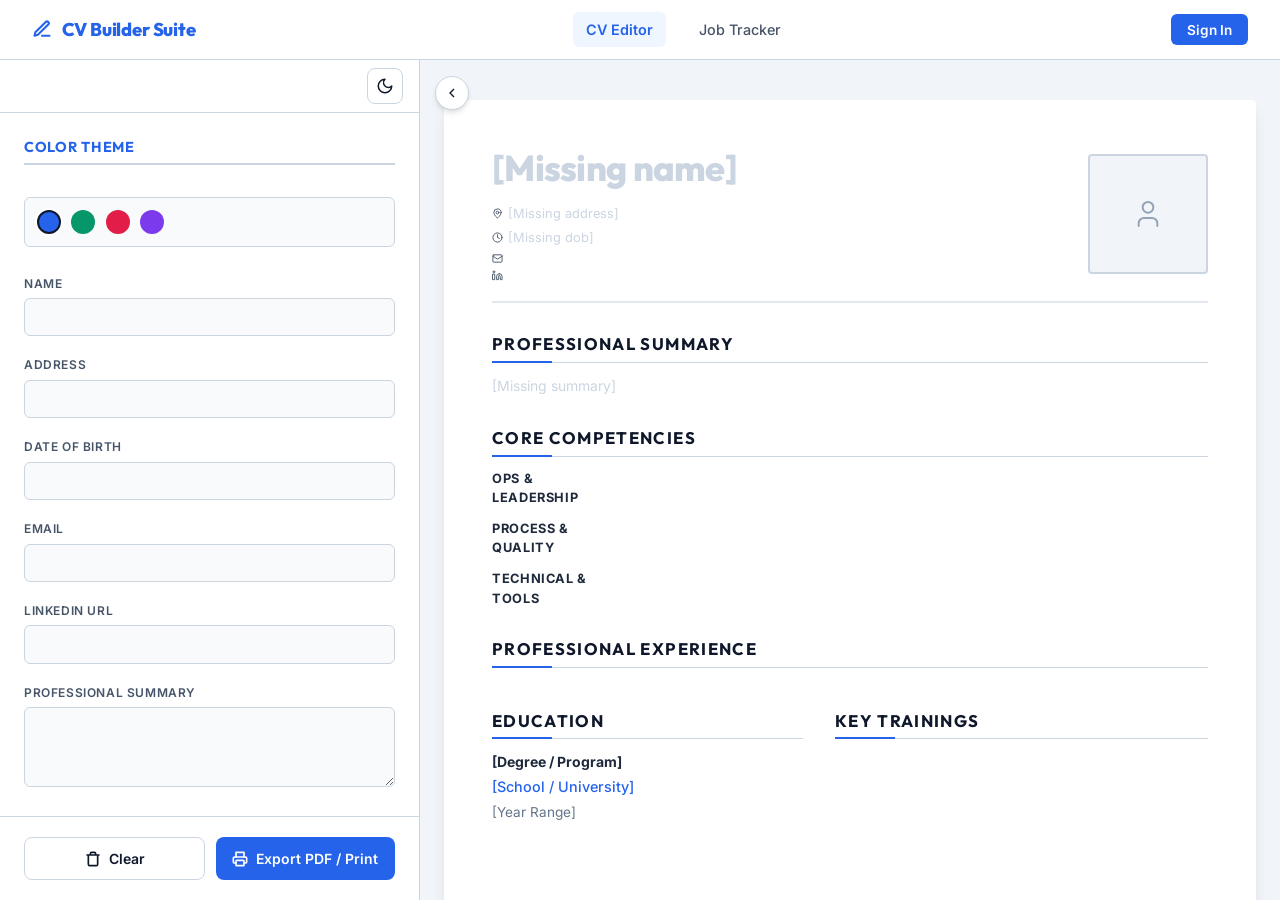
==== commit d2df5fd7: "Update" ====
--- a/index.html
+++ b/index.html
@@ -44,37 +44,37 @@
         <!-- 1. Name -->
         <div class="input-field">
           <label for="input-name">Name</label>
-          <input type="text" id="input-name" data-sync="name" value="Kevin Christoper L. Viardo">
+          <input type="text" id="input-name" data-sync="name">
         </div>
 
         <!-- 2. Address -->
         <div class="input-field">
           <label for="input-address">Address</label>
-          <input type="text" id="input-address" data-sync="address" value="574 Magnolia Street Hilltop Homes Subdivision, Consolacion, Cebu, 6001">
+          <input type="text" id="input-address" data-sync="address">
         </div>
 
         <!-- 3. Date of Birth -->
         <div class="input-field">
           <label for="input-dob">Date of Birth</label>
-          <input type="text" id="input-dob" data-sync="dob" value="December 26, 1991">
+          <input type="text" id="input-dob" data-sync="dob">
         </div>
 
         <!-- 4. Email -->
         <div class="input-field">
           <label for="input-email">Email</label>
-          <input type="email" id="input-email" data-sync="email" value="christoperviardo@gmail.com">
+          <input type="email" id="input-email" data-sync="email">
         </div>
 
         <!-- 5. LinkedIn URL -->
         <div class="input-field">
           <label for="input-linkedin">LinkedIn URL</label>
-          <input type="url" id="input-linkedin" data-sync="linkedin" value="https://www.linkedin.com/in/kevin-viardo/">
+          <input type="url" id="input-linkedin" data-sync="linkedin">
         </div>
 
         <!-- 6. Professional Summary -->
         <div class="input-field">
           <label for="input-summary">Professional Summary</label>
-          <textarea id="input-summary" data-sync="summary">Results-driven Operations Leader and Account Manager with 12+ years of expertise leading high-performing teams, overseeing up to 150+ FTEs and 11 Team Leaders. Proven track record of managing account financials, driving CSAT pilots, and optimizing training and quality processes for elite tech and telecom brands like Google and Brightspeed. Expert in SLA/KPI delivery, change management, and client relationship management.</textarea>
+          <textarea id="input-summary" data-sync="summary"></textarea>
         </div>
 
         <!-- 7. Core Competencies (Dynamic Lists) -->
@@ -143,6 +143,10 @@
       </div>
 
       <div class="sidebar-footer">
+        <button id="clear-btn" class="btn btn-secondary">
+          <svg width="16" height="16" viewBox="0 0 24 24" fill="none" stroke="currentColor" stroke-width="2.5" stroke-linecap="round" stroke-linejoin="round"><path d="M3 6h18M19 6v14c0 1-1 2-2 2H7c-1 0-2-1-2-2V6M8 6V4c0-1 1-2 2-2h4c1 0 2 1 2 2v2"/></svg>
+          Clear
+        </button>
         <button id="print-btn" class="btn btn-primary">
           <svg width="16" height="16" viewBox="0 0 24 24" fill="none" stroke="currentColor" stroke-width="2.5" stroke-linecap="round" stroke-linejoin="round"><path d="M6 9V2h12v7"/><path d="M6 18H4a2 2 0 0 1-2-2v-5a2 2 0 0 1 2-2h16a2 2 0 0 1 2 2v5a2 2 0 0 1-2 2h-2"/><rect width="12" height="8" x="6" y="14" rx="1"/></svg>
           Export PDF / Print
--- a/style.css
+++ b/style.css
@@ -457,6 +457,8 @@
   padding: 1.25rem 1.5rem;
   border-top: 1px solid var(--border);
   display: flex;
+  flex-direction: row;
+  gap: 0.65rem;
   background-color: var(--bg-sidebar);
   flex-shrink: 0;
 }
